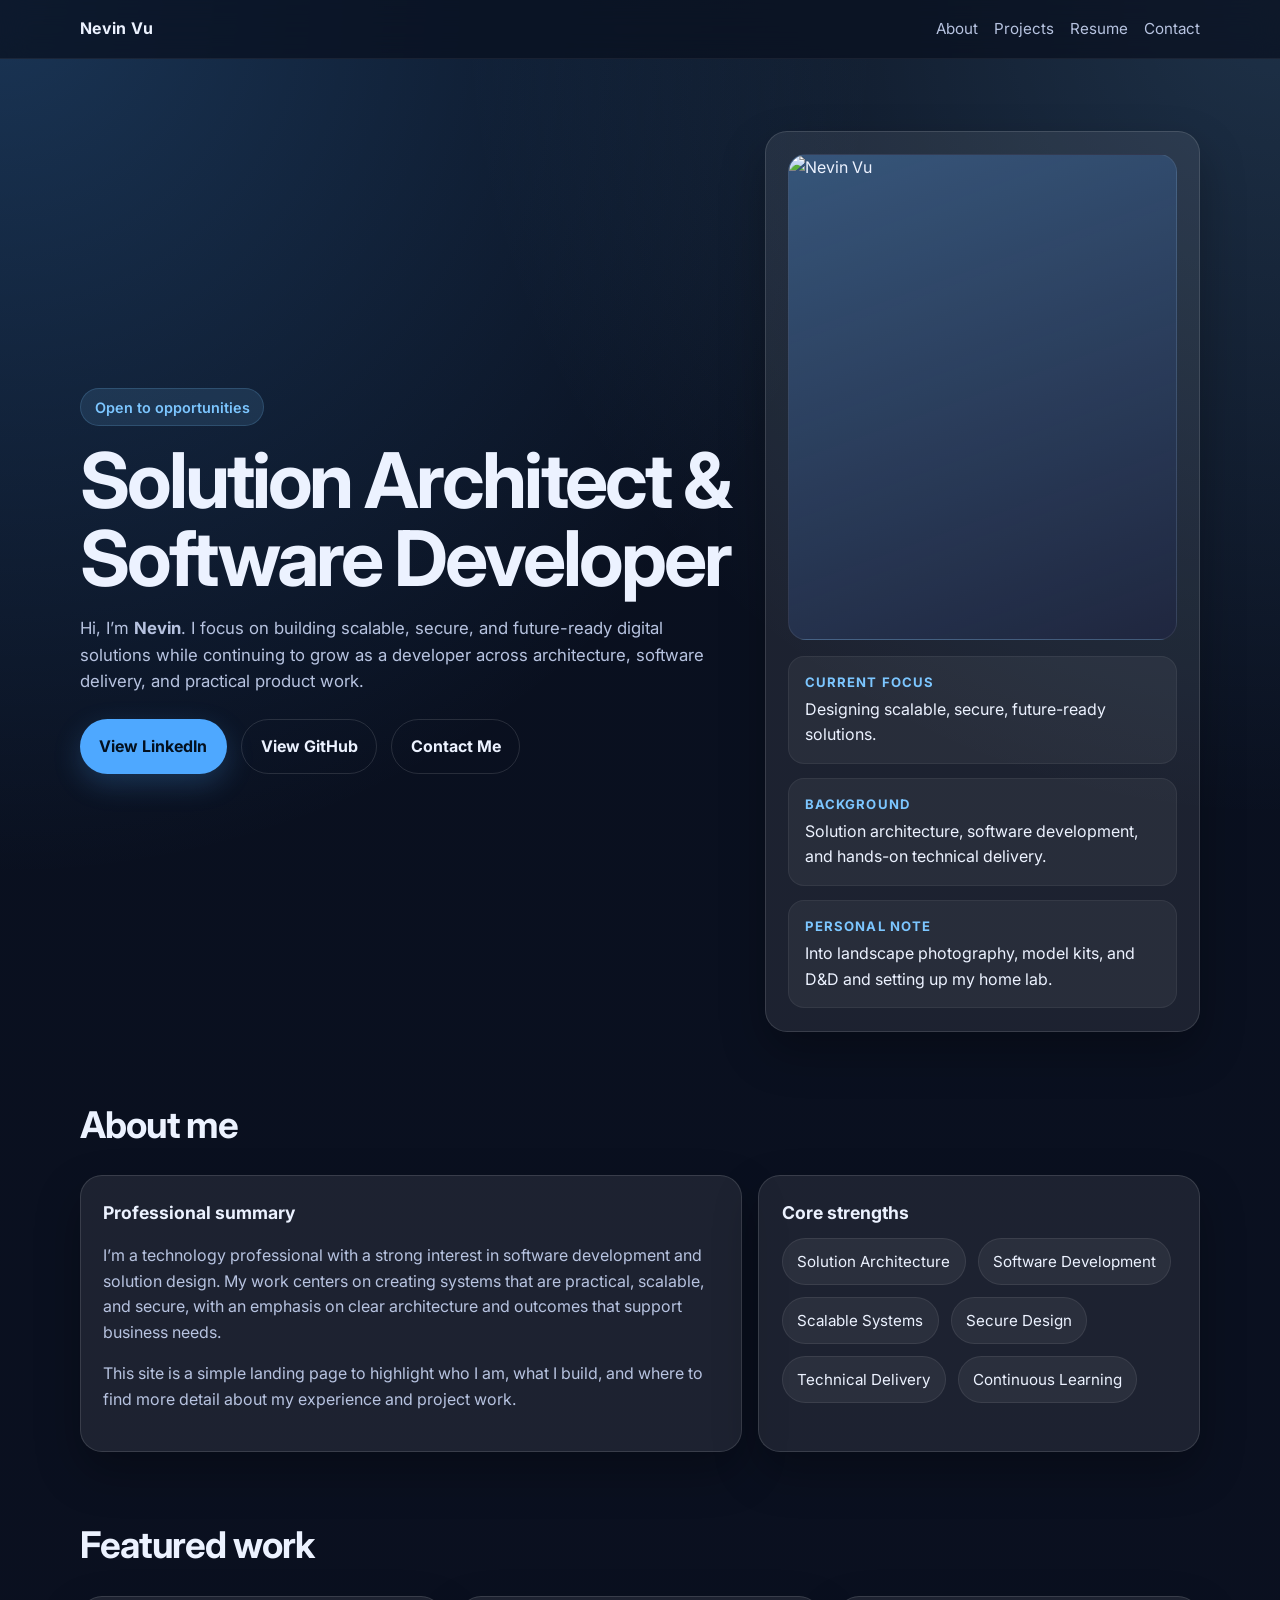
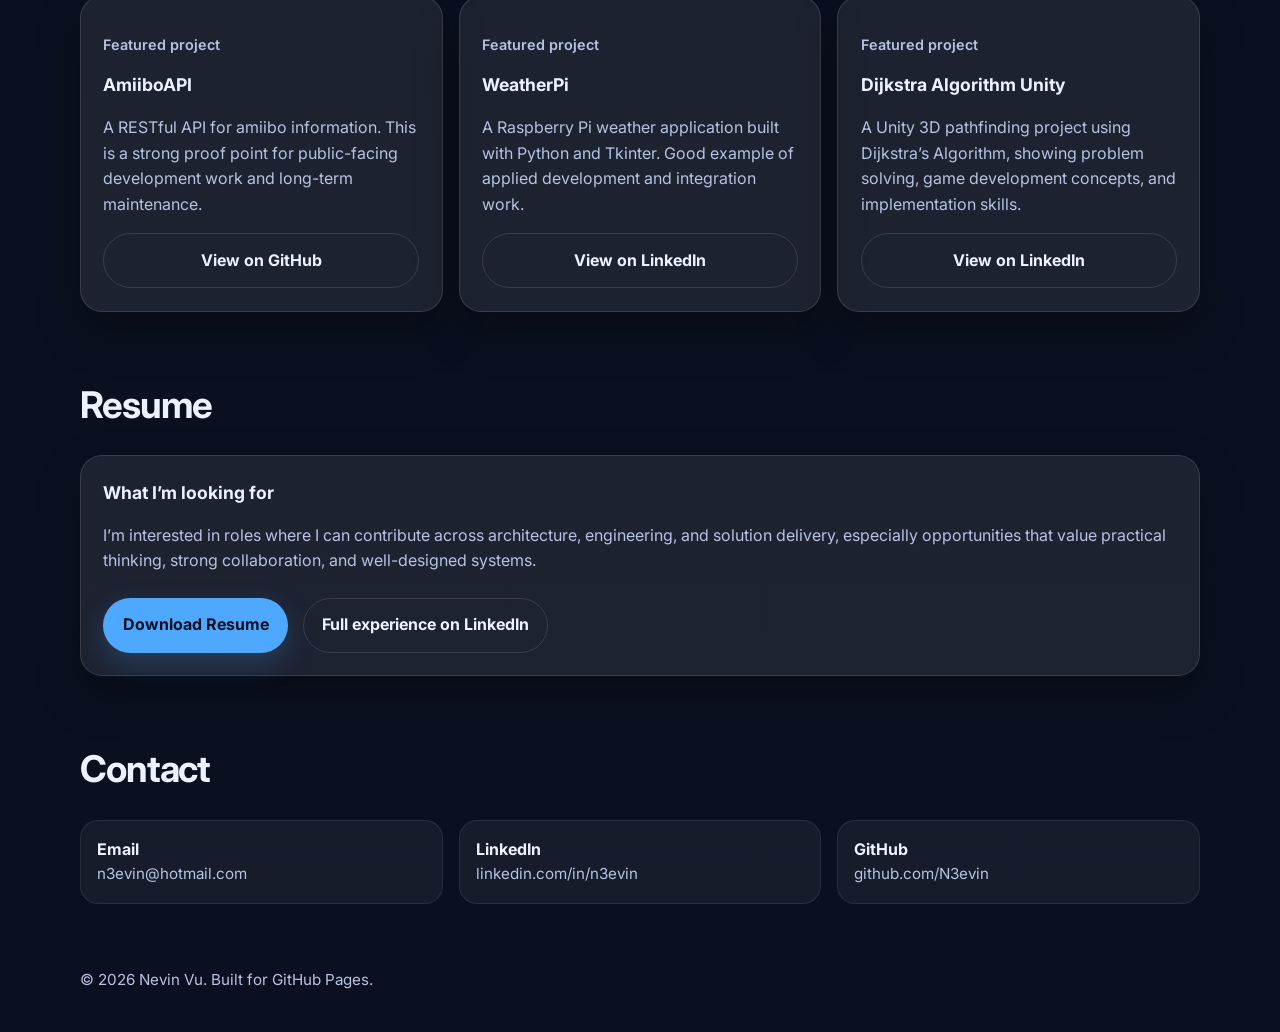
==== index.html @ 08d61fed "Added github page." ====
<!DOCTYPE html>
<html lang="en">
  <head>
    <meta charset="UTF-8" />
    <meta name="viewport" content="width=device-width, initial-scale=1.0" />
    <title>Nevin Vu | Solution Architect & Software Developer</title>
    <meta
      name="description"
      content="Personal landing page for Nevin Vu — Solution Architect and Software Developer. View experience, featured work, and contact details."
    />
    <link rel="preconnect" href="https://fonts.googleapis.com" />
    <link rel="preconnect" href="https://fonts.gstatic.com" crossorigin />
    <link
      href="https://fonts.googleapis.com/css2?family=Inter:wght@400;600;700&display=swap"
      rel="stylesheet"
    />
    <link rel="stylesheet" href="styles.css" />
  </head>
  <body>
    <header class="site-header">
      <div class="container nav">
        <a href="#top" class="brand">Nevin Vu</a>
        <nav class="nav-links" aria-label="Primary">
          <a href="#about">About</a>
          <a href="#projects">Projects</a>
          <!-- JOB_SEARCH:NAV:START -->
          <a href="#resume">Resume</a>
          <!-- JOB_SEARCH:NAV:END -->
          <a href="#contact">Contact</a>
        </nav>
      </div>
    </header>

    <main id="top">
      <section class="hero">
        <div class="container hero-grid">
          <div>
            <!-- JOB_SEARCH:EYEBROW:START -->
            <span class="eyebrow">Open to opportunities</span>
            <!-- JOB_SEARCH:EYEBROW:END -->
            <h1>Solution Architect &amp; Software Developer</h1>
            <p>
              Hi, I’m <strong>Nevin</strong>. I focus on building scalable, secure,
              and future-ready digital solutions while continuing to grow as a
              developer across architecture, software delivery, and practical product work.
            </p>
            <div class="hero-actions">
              <a class="button" href="https://www.linkedin.com/in/n3evin" target="_blank" rel="noreferrer">View LinkedIn</a>
              <a class="button secondary" href="https://github.com/N3evin" target="_blank" rel="noreferrer">View GitHub</a>
              <a class="button secondary" href="mailto:n3evin@hotmail.com">Contact Me</a>
            </div>
          </div>

          <aside class="hero-card" aria-label="Profile summary">
            <div class="profile-photo">
              <img
                src="https://avatars.githubusercontent.com/u/2455104?v=4"
                alt="Nevin Vu"
                width="400"
                height="400"
                loading="lazy"
                decoding="async"
              />
            </div>
            <div class="quick-facts">
              <div>
                <strong>Current focus</strong>
                Designing scalable, secure, future-ready solutions.
              </div>
              <div>
                <strong>Background</strong>
                Solution architecture, software development, and hands-on technical delivery.
              </div>
              <div>
                <strong>Personal note</strong>
                Into landscape photography, model kits, and D&amp;D and setting up my home lab.
              </div>
            </div>
          </aside>
        </div>
      </section>

      <section id="about">
        <div class="container">
          <div class="section-header">
            <h2>About me</h2>
          </div>

          <div class="about-grid">
            <article class="card">
              <h3>Professional summary</h3>
              <p>
                I’m a technology professional with a strong interest in software development
                and solution design. My work centers on creating systems that are practical,
                scalable, and secure, with an emphasis on clear architecture and outcomes that
                support business needs.
              </p>
              <p>
                This site is a simple landing page to highlight who I am, what I build,
                and where to find more detail about my experience and project work.
              </p>
            </article>

            <aside class="card">
              <h3>Core strengths</h3>
              <ul class="chips">
                <li>Solution Architecture</li>
                <li>Software Development</li>
                <li>Scalable Systems</li>
                <li>Secure Design</li>
                <li>Technical Delivery</li>
                <li>Continuous Learning</li>
              </ul>
            </aside>
          </div>
        </div>
      </section>

      <section id="projects">
        <div class="container">
          <div class="section-header">
            <h2>Featured work</h2>
          </div>

          <div class="projects-grid">
            <article class="card project-card">
              <div>
                <p class="meta">Featured project</p>
                <h3>AmiiboAPI</h3>
                <p>
                  A RESTful API for amiibo information. This is a strong proof point for public-facing
                  development work and long-term maintenance.
                </p>
              </div>
              <a class="button secondary" href="https://github.com/N3evin/AmiiboAPI" target="_blank" rel="noreferrer">View on GitHub</a>
            </article>

            <article class="card project-card">
              <div>
                <p class="meta">Featured project</p>
                <h3>WeatherPi</h3>
                <p>
                  A Raspberry Pi weather application built with Python and Tkinter. Good example of applied
                  development and integration work.
                </p>
              </div>
              <a class="button secondary" href="https://www.linkedin.com/in/n3evin" target="_blank" rel="noreferrer">View on LinkedIn</a>
            </article>

            <article class="card project-card">
              <div>
                <p class="meta">Featured project</p>
                <h3>Dijkstra Algorithm Unity</h3>
                <p>
                  A Unity 3D pathfinding project using Dijkstra’s Algorithm, showing problem solving,
                  game development concepts, and implementation skills.
                </p>
              </div>
              <a class="button secondary" href="https://www.linkedin.com/in/n3evin" target="_blank" rel="noreferrer">View on LinkedIn</a>
            </article>
          </div>
        </div>
      </section>

      <!-- JOB_SEARCH:SECTION:START -->
      <section id="resume">
        <div class="container">
          <div class="section-header">
            <h2>Resume</h2>
          </div>

          <div class="card">
            <h3>What I’m looking for</h3>
            <p>
              I’m interested in roles where I can contribute across architecture, engineering,
              and solution delivery, especially opportunities that value practical thinking,
              strong collaboration, and well-designed systems.
            </p>
            <div class="hero-actions">
              <a class="button" href="./Nevin-Vu-Resume.pdf" target="_blank" rel="noreferrer">Download Resume</a>
              <a class="button secondary" href="https://www.linkedin.com/in/n3evin" target="_blank" rel="noreferrer">Full experience on LinkedIn</a>
            </div>
          </div>
        </div>
      </section>
      <!-- JOB_SEARCH:SECTION:END -->

      <section id="contact">
        <div class="container">
          <div class="section-header">
            <h2>Contact</h2>
          </div>

          <div class="contact-grid">
            <a class="contact-link" href="mailto:n3evin@hotmail.com">
              <strong>Email</strong>
              <span>n3evin@hotmail.com</span>
            </a>
            <a class="contact-link" href="https://www.linkedin.com/in/n3evin" target="_blank" rel="noreferrer">
              <strong>LinkedIn</strong>
              <span>linkedin.com/in/n3evin</span>
            </a>
            <a class="contact-link" href="https://github.com/N3evin" target="_blank" rel="noreferrer">
              <strong>GitHub</strong>
              <span>github.com/N3evin</span>
            </a>
          </div>
        </div>
      </section>
    </main>

    <footer class="site-footer">
      <div class="container">
        © <span id="year">2025</span> Nevin Vu. Built for GitHub Pages.
      </div>
    </footer>

    <script>
      document.getElementById('year').textContent = new Date().getFullYear();
    </script>
  </body>
</html>
---- styles.css ----
:root {
  --bg: #0b1020;
  --bg-soft: #121933;
  --surface: rgba(255, 255, 255, 0.08);
  --surface-strong: rgba(255, 255, 255, 0.12);
  --text: #ecf2ff;
  --muted: #b7c3e0;
  --accent: #7cc6ff;
  --accent-strong: #4ea8ff;
  --border: rgba(255, 255, 255, 0.12);
  --shadow: 0 20px 45px rgba(0, 0, 0, 0.28);
  --max-width: 1120px;
  --radius: 22px;
}

* {
  box-sizing: border-box;
}

html {
  scroll-behavior: smooth;
}

@media (prefers-reduced-motion: reduce) {
  html {
    scroll-behavior: auto;
  }

  .button {
    transition: none;
  }

  .button:hover,
  .button:focus-visible {
    transform: none;
  }
}

body {
  margin: 0;
  font-family: Inter, ui-sans-serif, system-ui, -apple-system, BlinkMacSystemFont, "Segoe UI", sans-serif;
  background:
    radial-gradient(circle at top left, rgba(78, 168, 255, 0.24), transparent 30%),
    radial-gradient(circle at top right, rgba(124, 198, 255, 0.18), transparent 28%),
    linear-gradient(180deg, #09101f 0%, #0b1020 100%);
  color: var(--text);
  line-height: 1.6;
}

a {
  color: inherit;
  text-decoration: none;
}

img {
  max-width: 100%;
  display: block;
}

.container {
  width: min(calc(100% - 2rem), var(--max-width));
  margin: 0 auto;
}

.site-header {
  position: sticky;
  top: 0;
  z-index: 20;
  backdrop-filter: blur(14px);
  background: rgba(9, 16, 31, 0.72);
  border-bottom: 1px solid rgba(255, 255, 255, 0.06);
}

.nav {
  display: flex;
  align-items: center;
  justify-content: space-between;
  gap: 1rem;
  padding: 1rem 0;
}

.brand {
  font-weight: 700;
  letter-spacing: 0.02em;
}

.nav-links {
  display: flex;
  align-items: center;
  gap: 1rem;
  flex-wrap: wrap;
}

.nav-links a {
  color: var(--muted);
  font-size: 0.95rem;
}

.nav-links a:hover {
  color: var(--text);
}

.nav-links a:focus-visible {
  color: var(--text);
  outline: 2px solid var(--accent);
  outline-offset: 4px;
  border-radius: 4px;
}

.button {
  display: inline-flex;
  align-items: center;
  justify-content: center;
  gap: 0.5rem;
  min-height: 46px;
  padding: 0.85rem 1.15rem;
  border-radius: 999px;
  border: 1px solid transparent;
  background: var(--accent-strong);
  color: #03101f;
  font-weight: 700;
  transition: transform 0.2s ease, box-shadow 0.2s ease, background 0.2s ease;
  box-shadow: 0 10px 28px rgba(78, 168, 255, 0.22);
}

.button:hover {
  transform: translateY(-1px);
}

.button:focus-visible {
  transform: translateY(-1px);
  outline: 2px solid var(--accent);
  outline-offset: 3px;
}

.button.secondary {
  background: transparent;
  border-color: var(--border);
  color: var(--text);
  box-shadow: none;
}

.hero {
  padding: 4.5rem 0 3rem;
}

.hero-grid {
  display: grid;
  grid-template-columns: 1.2fr 0.8fr;
  gap: 2rem;
  align-items: center;
}

.eyebrow {
  display: inline-block;
  margin-bottom: 1rem;
  padding: 0.4rem 0.85rem;
  background: rgba(124, 198, 255, 0.12);
  color: var(--accent);
  border: 1px solid rgba(124, 198, 255, 0.18);
  border-radius: 999px;
  font-size: 0.9rem;
  font-weight: 600;
}

h1 {
  margin: 0 0 1rem;
  font-size: clamp(2.4rem, 6vw, 4.8rem);
  line-height: 1.02;
  letter-spacing: -0.04em;
}

.hero p {
  margin: 0;
  font-size: 1.05rem;
  color: var(--muted);
  max-width: 62ch;
}

.hero-actions {
  display: flex;
  flex-wrap: wrap;
  gap: 0.9rem;
  margin-top: 1.5rem;
}

.hero-card,
.card {
  background: var(--surface);
  border: 1px solid var(--border);
  border-radius: var(--radius);
  box-shadow: var(--shadow);
}

.hero-card {
  padding: 1.4rem;
}

.profile-photo {
  position: relative;
  aspect-ratio: 4 / 5;
  border-radius: 18px;
  background:
    linear-gradient(160deg, rgba(124, 198, 255, 0.35), rgba(255, 255, 255, 0.06)),
    #111933;
  border: 1px solid rgba(255, 255, 255, 0.08);
  margin-bottom: 1rem;
  overflow: hidden;
}

.profile-photo img {
  position: absolute;
  inset: 0;
  width: 100%;
  height: 100%;
  object-fit: cover;
  object-position: center;
}

.quick-facts {
  display: grid;
  gap: 0.85rem;
}

.quick-facts div {
  padding: 0.95rem 1rem;
  border-radius: 16px;
  background: rgba(255, 255, 255, 0.05);
  border: 1px solid rgba(255, 255, 255, 0.06);
}

.quick-facts strong {
  display: block;
  font-size: 0.82rem;
  text-transform: uppercase;
  letter-spacing: 0.08em;
  color: var(--accent);
  margin-bottom: 0.25rem;
}

section {
  padding: 1rem 0 3rem;
  scroll-margin-top: 5.5rem;
}

.section-header {
  margin-bottom: 1.3rem;
}

.section-header h2 {
  margin: 0 0 0.45rem;
  font-size: clamp(1.6rem, 3vw, 2.3rem);
  letter-spacing: -0.03em;
}

.section-header p {
  margin: 0;
  color: var(--muted);
}

.about-grid,
.projects-grid,
.contact-grid {
  display: grid;
  gap: 1rem;
}

.about-grid {
  grid-template-columns: 1.2fr 0.8fr;
}

.card {
  padding: 1.4rem;
}

.card h3 {
  margin-top: 0;
  margin-bottom: 0.7rem;
  font-size: 1.1rem;
}

.card p,
.card li {
  color: var(--muted);
}

.chips {
  display: flex;
  flex-wrap: wrap;
  gap: 0.75rem;
  padding: 0;
  margin: 0;
  list-style: none;
}

.chips li {
  padding: 0.65rem 0.9rem;
  border-radius: 999px;
  background: rgba(255, 255, 255, 0.06);
  border: 1px solid rgba(255, 255, 255, 0.08);
  color: var(--text);
  font-size: 0.95rem;
}

.projects-grid {
  grid-template-columns: repeat(3, minmax(0, 1fr));
}

.project-card {
  display: flex;
  flex-direction: column;
  justify-content: space-between;
  min-height: 260px;
}

.project-card p {
  flex-grow: 1;
}

.meta {
  color: var(--accent);
  font-size: 0.9rem;
  font-weight: 600;
}

.contact-grid {
  grid-template-columns: repeat(3, minmax(0, 1fr));
}

.contact-link {
  display: block;
  padding: 1rem;
  border-radius: 18px;
  background: rgba(255, 255, 255, 0.05);
  border: 1px solid rgba(255, 255, 255, 0.08);
}

.contact-link span {
  display: block;
  color: var(--muted);
  font-size: 0.95rem;
}

.contact-link:focus-visible {
  outline: 2px solid var(--accent);
  outline-offset: 3px;
}

.brand:focus-visible {
  outline: 2px solid var(--accent);
  outline-offset: 4px;
  border-radius: 4px;
}

.site-footer {
  padding: 1rem 0 2.5rem;
  color: var(--muted);
  font-size: 0.95rem;
}

@media (max-width: 900px) {
  .hero-grid,
  .about-grid,
  .projects-grid,
  .contact-grid {
    grid-template-columns: 1fr;
  }

  .hero {
    padding-top: 3rem;
  }
}

@media (max-width: 640px) {
  .nav {
    flex-direction: column;
    align-items: flex-start;
  }

  .nav-links {
    width: 100%;
    justify-content: flex-start;
  }

  .button {
    width: 100%;
  }

  .hero-actions {
    flex-direction: column;
  }

  .card,
  .hero-card {
    padding: 1.15rem;
  }
}
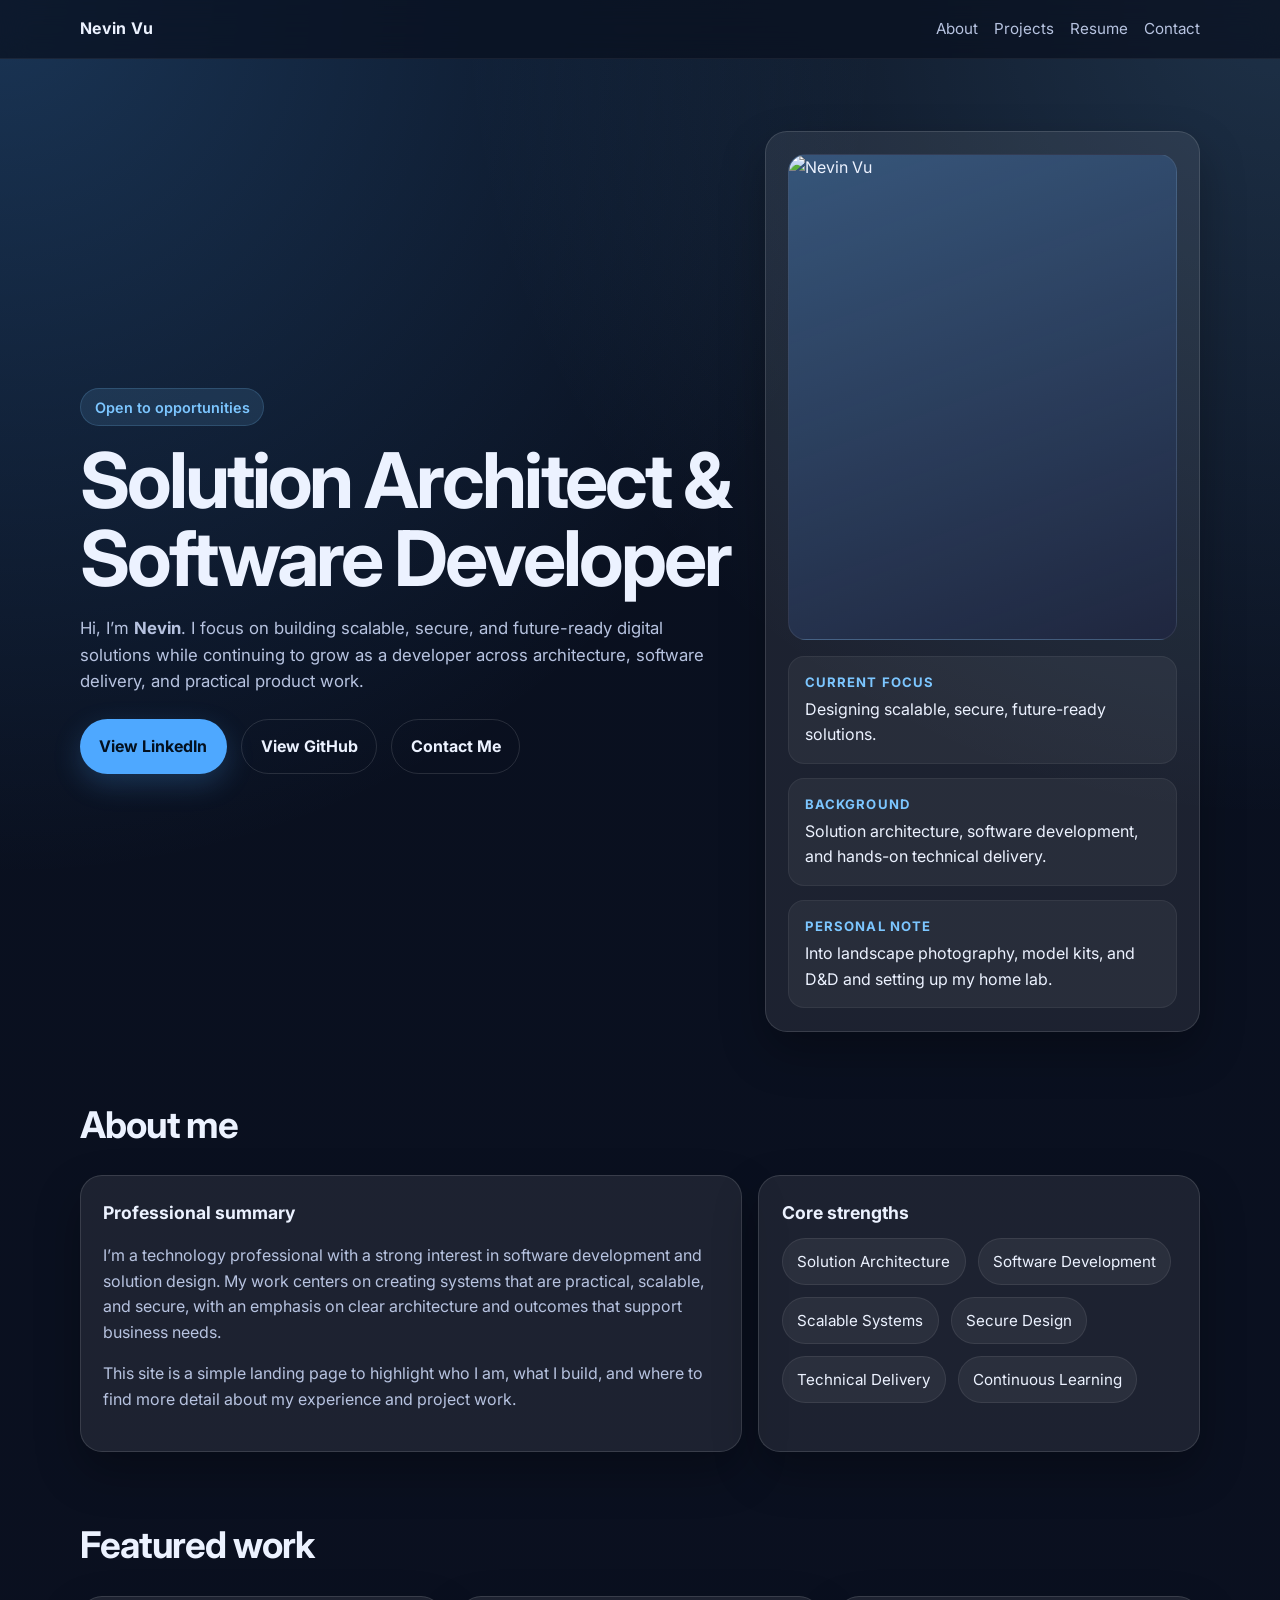
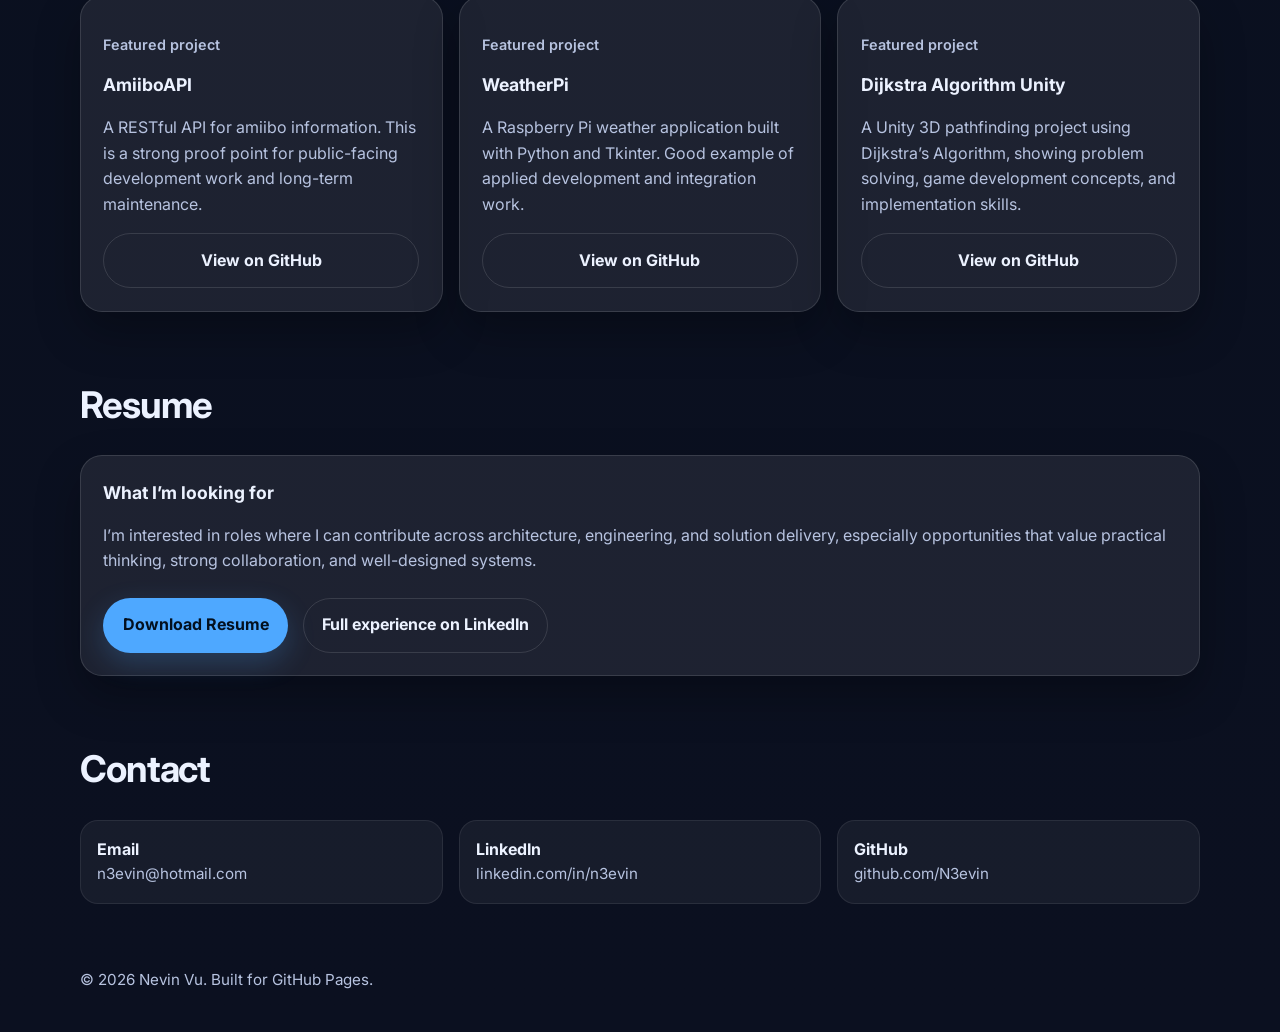
==== commit 3de05160: "Update view on github.com" ====
--- a/index.html
+++ b/index.html
@@ -144,7 +144,7 @@
                   development and integration work.
                 </p>
               </div>
-              <a class="button secondary" href="https://www.linkedin.com/in/n3evin" target="_blank" rel="noreferrer">View on LinkedIn</a>
+              <a class="button secondary" href="https://github.com/N3evin/WeatherPi" target="_blank" rel="noreferrer">View on GitHub</a>
             </article>
 
             <article class="card project-card">
@@ -156,7 +156,7 @@
                   game development concepts, and implementation skills.
                 </p>
               </div>
-              <a class="button secondary" href="https://www.linkedin.com/in/n3evin" target="_blank" rel="noreferrer">View on LinkedIn</a>
+              <a class="button secondary" href="https://github.com/N3evin/Dijkstra-Algorithm-Unity" target="_blank" rel="noreferrer">View on GitHub</a>
             </article>
           </div>
         </div>
